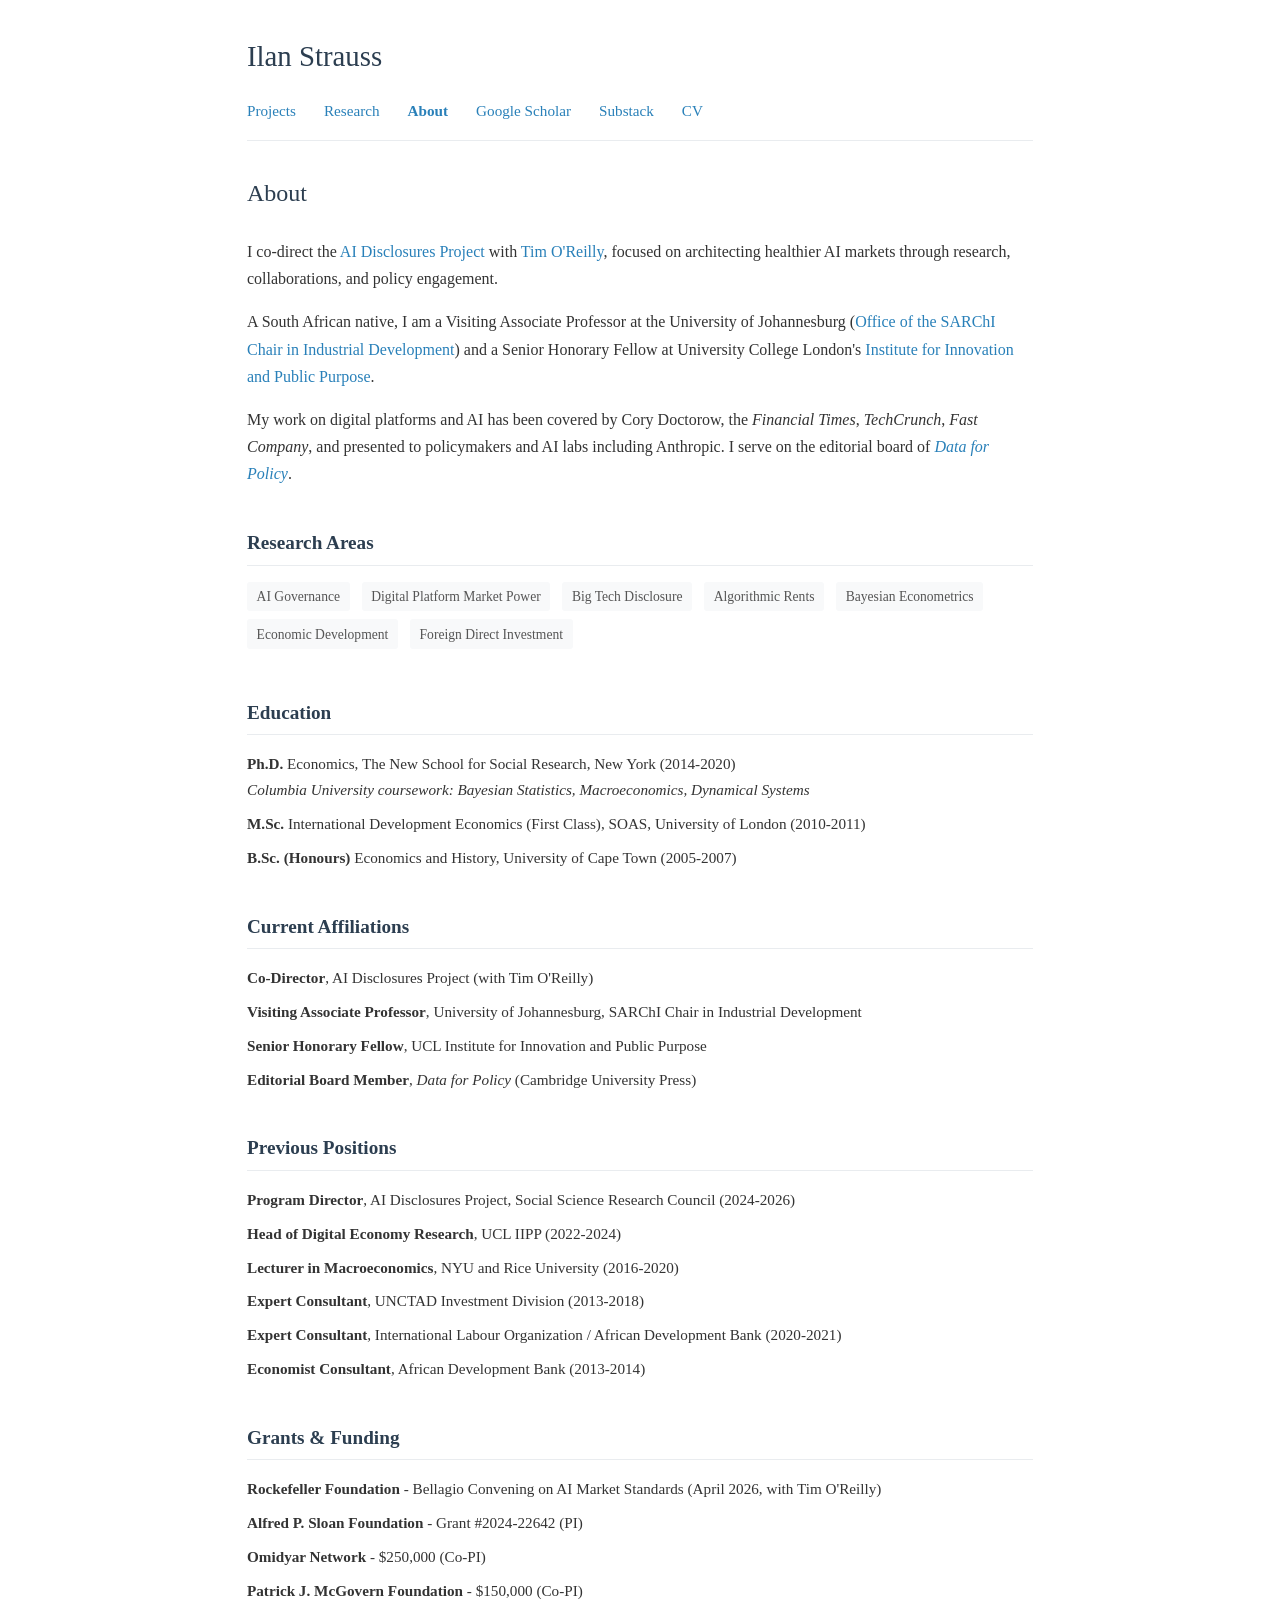
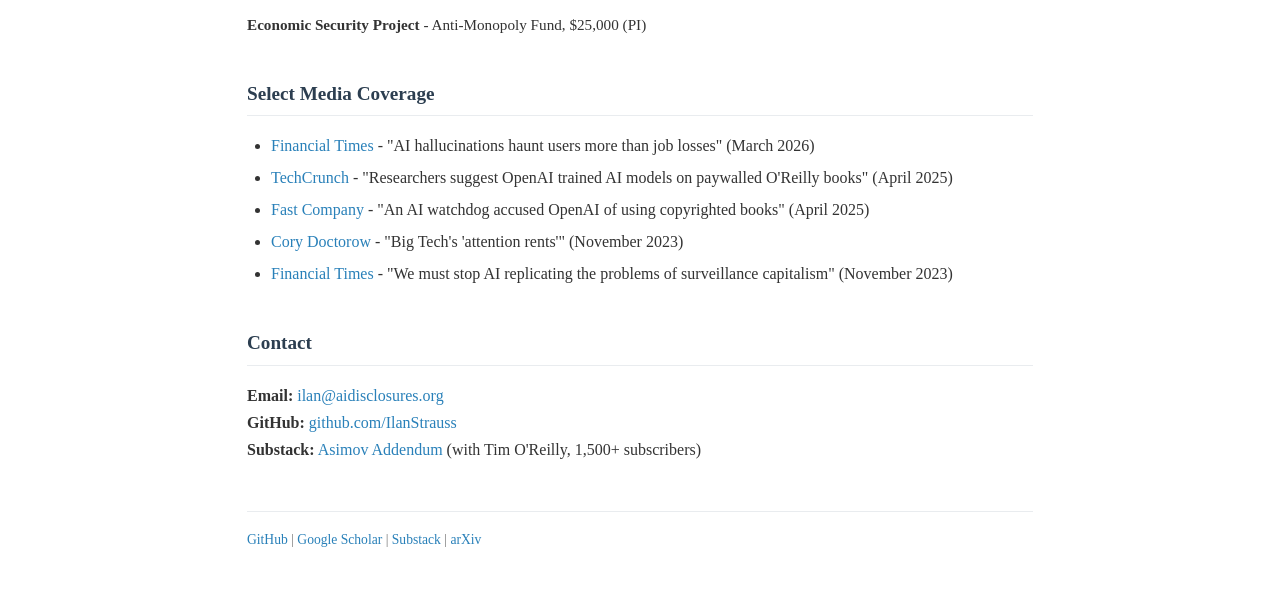
==== about.html @ df47cd84 "Fix asset paths to match actual filenames - CV: cv_march-2026.pdf - Image: ross.jpeg  Co-Authored-By" ====
<!DOCTYPE html>
<html lang="en">
<head>
  <meta charset="UTF-8">
  <meta name="viewport" content="width=device-width, initial-scale=1.0">
  <title>About - Ilan Strauss</title>
  <link rel="stylesheet" href="style.css">
  <meta name="description" content="About Ilan Strauss - economist and co-director of the AI Disclosures Project.">
</head>
<body>
  <header>
    <h1 class="site-title"><a href="index.html">Ilan Strauss</a></h1>
    <nav>
      <a href="index.html">Projects</a>
      <a href="research.html">Research</a>
      <a href="about.html" class="active">About</a>
      <a href="https://scholar.google.com/scholar?hl=en&as_sdt=0%2C7&q=ilan+strauss" target="_blank">Google Scholar</a>
      <a href="https://asimovaddendum.substack.com/" target="_blank">Substack</a>
      <a href="assets/docs/cv_march-2026.pdf">CV</a>
    </nav>
  </header>

  <main>
    <h1>About</h1>

    <p>
      I co-direct the <a href="https://ai-disclosures.org/">AI Disclosures Project</a> with <a href="https://www.oreilly.com/tim/">Tim O'Reilly</a>, focused on architecting healthier AI markets through research, collaborations, and policy engagement.
    </p>

    <p>
      A South African native, I am a Visiting Associate Professor at the University of Johannesburg
      (<a href="https://www.uj.ac.za/faculties/fefs/SARCID/Pages/default.aspx">Office of the SARChI Chair in Industrial Development</a>)
      and a Senior Honorary Fellow at University College London's
      <a href="https://www.ucl.ac.uk/bartlett/public-purpose/ucl-institute-innovation-and-public-purpose">Institute for Innovation and Public Purpose</a>.
    </p>

    <p>
      My work on digital platforms and AI has been covered by Cory Doctorow, the <em>Financial Times</em>, <em>TechCrunch</em>, <em>Fast Company</em>, and presented to policymakers and AI labs including Anthropic. I serve on the editorial board of <a href="https://www.cambridge.org/core/journals/data-and-policy/information/about-this-journal/editorial-board"><em>Data for Policy</em></a>.
    </p>

    <h2>Research Areas</h2>
    <div class="research-areas">
      <span class="tag">AI Governance</span>
      <span class="tag">Digital Platform Market Power</span>
      <span class="tag">Big Tech Disclosure</span>
      <span class="tag">Algorithmic Rents</span>
      <span class="tag">Bayesian Econometrics</span>
      <span class="tag">Economic Development</span>
      <span class="tag">Foreign Direct Investment</span>
    </div>

    <h2>Education</h2>
    <ul class="affiliations">
      <li><strong>Ph.D.</strong> Economics, The New School for Social Research, New York (2014-2020)<br>
        <em>Columbia University coursework: Bayesian Statistics, Macroeconomics, Dynamical Systems</em></li>
      <li><strong>M.Sc.</strong> International Development Economics (First Class), SOAS, University of London (2010-2011)</li>
      <li><strong>B.Sc. (Honours)</strong> Economics and History, University of Cape Town (2005-2007)</li>
    </ul>

    <h2>Current Affiliations</h2>
    <ul class="affiliations">
      <li><strong>Co-Director</strong>, AI Disclosures Project (with Tim O'Reilly)</li>
      <li><strong>Visiting Associate Professor</strong>, University of Johannesburg, SARChI Chair in Industrial Development</li>
      <li><strong>Senior Honorary Fellow</strong>, UCL Institute for Innovation and Public Purpose</li>
      <li><strong>Editorial Board Member</strong>, <em>Data for Policy</em> (Cambridge University Press)</li>
    </ul>

    <h2>Previous Positions</h2>
    <ul class="affiliations">
      <li><strong>Program Director</strong>, AI Disclosures Project, Social Science Research Council (2024-2026)</li>
      <li><strong>Head of Digital Economy Research</strong>, UCL IIPP (2022-2024)</li>
      <li><strong>Lecturer in Macroeconomics</strong>, NYU and Rice University (2016-2020)</li>
      <li><strong>Expert Consultant</strong>, UNCTAD Investment Division (2013-2018)</li>
      <li><strong>Expert Consultant</strong>, International Labour Organization / African Development Bank (2020-2021)</li>
      <li><strong>Economist Consultant</strong>, African Development Bank (2013-2014)</li>
    </ul>

    <h2>Grants & Funding</h2>
    <ul class="affiliations">
      <li><strong>Rockefeller Foundation</strong> - Bellagio Convening on AI Market Standards (April 2026, with Tim O'Reilly)</li>
      <li><strong>Alfred P. Sloan Foundation</strong> - Grant #2024-22642 (PI)</li>
      <li><strong>Omidyar Network</strong> - $250,000 (Co-PI)</li>
      <li><strong>Patrick J. McGovern Foundation</strong> - $150,000 (Co-PI)</li>
      <li><strong>Economic Security Project</strong> - Anti-Monopoly Fund, $25,000 (PI)</li>
    </ul>

    <h2>Select Media Coverage</h2>
    <ul>
      <li><a href="https://www.ft.com/content/eed8a43d-043f-47f5-b5fb-fd41220ad775">Financial Times</a> - "AI hallucinations haunt users more than job losses" (March 2026)</li>
      <li><a href="https://techcrunch.com/2025/04/01/researchers-suggest-openai-trained-ai-models-on-paywalled-oreilly-books/">TechCrunch</a> - "Researchers suggest OpenAI trained AI models on paywalled O'Reilly books" (April 2025)</li>
      <li><a href="https://www.fastcompany.com/91310223/an-ai-watchdog-accused-openai-of-using-copyrighted-books-without-permission">Fast Company</a> - "An AI watchdog accused OpenAI of using copyrighted books" (April 2025)</li>
      <li><a href="https://doctorow.medium.com/big-techs-attention-rents-fe97ba3fad90">Cory Doctorow</a> - "Big Tech's 'attention rents'" (November 2023)</li>
      <li><a href="https://www.ft.com/content/d9063c16-a4d2-4580-b8f6-a4872083d0fa">Financial Times</a> - "We must stop AI replicating the problems of surveillance capitalism" (November 2023)</li>
    </ul>

    <h2>Contact</h2>
    <p>
      <strong>Email:</strong> <a href="mailto:ilan@aidisclosures.org">ilan@aidisclosures.org</a><br>
      <strong>GitHub:</strong> <a href="https://github.com/IlanStrauss">github.com/IlanStrauss</a><br>
      <strong>Substack:</strong> <a href="https://asimovaddendum.substack.com/">Asimov Addendum</a> (with Tim O'Reilly, 1,500+ subscribers)
    </p>

  </main>

  <footer>
    <p>
      <a href="https://github.com/IlanStrauss">GitHub</a> |
      <a href="https://scholar.google.com/scholar?hl=en&as_sdt=0%2C7&q=ilan+strauss">Google Scholar</a> |
      <a href="https://asimovaddendum.substack.com/">Substack</a> |
      <a href="https://arxiv.org/search/cs?query=Strauss%2C+Ilan&searchtype=author">arXiv</a>
    </p>
  </footer>
</body>
</html>
---- style.css ----
/* Clean Academic Portfolio - Inspired by Danielle Li's site */

:root {
  --primary-color: #2c3e50;
  --accent-color: #3498db;
  --text-color: #333;
  --light-gray: #f8f9fa;
  --border-color: #e9ecef;
  --link-color: #2980b9;
  --link-hover: #1a5276;
}

* {
  margin: 0;
  padding: 0;
  box-sizing: border-box;
}

body {
  font-family: 'Georgia', 'Times New Roman', serif;
  font-size: 16px;
  line-height: 1.7;
  color: var(--text-color);
  max-width: 850px;
  margin: 0 auto;
  padding: 2rem;
  background: #fff;
}

/* Header & Navigation */
header {
  margin-bottom: 2rem;
  padding-bottom: 1rem;
  border-bottom: 1px solid var(--border-color);
}

.site-title {
  font-size: 1.8rem;
  font-weight: normal;
  margin-bottom: 0.5rem;
}

.site-title a {
  color: var(--primary-color);
  text-decoration: none;
}

nav {
  margin-top: 1rem;
}

nav a {
  color: var(--link-color);
  text-decoration: none;
  margin-right: 1.5rem;
  font-size: 0.95rem;
}

nav a:hover {
  color: var(--link-hover);
  text-decoration: underline;
}

nav a.active {
  font-weight: bold;
}

/* Main Content */
main {
  margin-bottom: 3rem;
}

h1 {
  font-size: 1.5rem;
  font-weight: normal;
  margin-bottom: 1.5rem;
  color: var(--primary-color);
}

h2 {
  font-size: 1.2rem;
  font-weight: bold;
  margin-top: 2.5rem;
  margin-bottom: 1rem;
  color: var(--primary-color);
  border-bottom: 1px solid var(--border-color);
  padding-bottom: 0.3rem;
}

h3 {
  font-size: 1rem;
  font-weight: bold;
  margin-top: 1.5rem;
  margin-bottom: 0.5rem;
}

p {
  margin-bottom: 1rem;
}

a {
  color: var(--link-color);
  text-decoration: none;
}

a:hover {
  text-decoration: underline;
}

/* About Section - Homepage */
.intro {
  display: flex;
  gap: 2rem;
  align-items: flex-start;
  margin-bottom: 2rem;
}

.headshot {
  width: 180px;
  height: auto;
  border-radius: 4px;
  flex-shrink: 0;
}

.intro-text {
  flex: 1;
}

.contact-info {
  margin-top: 1rem;
  font-size: 0.9rem;
}

.contact-info a {
  margin-right: 1rem;
}

/* Projects / Papers List */
.paper-entry {
  margin-bottom: 1.8rem;
  padding-left: 0;
}

.paper-title {
  font-weight: bold;
  color: var(--primary-color);
}

.paper-title a {
  color: var(--link-color);
}

.paper-authors {
  font-style: italic;
  color: #555;
  margin-top: 0.2rem;
}

.paper-venue {
  color: #666;
  font-size: 0.95rem;
  margin-top: 0.2rem;
}

.paper-status {
  display: inline-block;
  background: var(--light-gray);
  padding: 0.15rem 0.5rem;
  border-radius: 3px;
  font-size: 0.8rem;
  color: #555;
  margin-top: 0.3rem;
}

.paper-status.wip {
  background: #fff3cd;
  color: #856404;
}

.paper-status.forthcoming {
  background: #d4edda;
  color: #155724;
}

.paper-abstract {
  margin-top: 0.5rem;
  font-size: 0.92rem;
  color: #444;
  line-height: 1.6;
}

.paper-links {
  margin-top: 0.5rem;
  font-size: 0.9rem;
}

.paper-links a {
  margin-right: 1rem;
}

.paper-coverage {
  margin-top: 0.5rem;
  font-size: 0.85rem;
  color: #666;
}

.paper-coverage strong {
  color: #555;
}

/* Section dividers */
.section-divider {
  margin: 2rem 0;
  border: 0;
  border-top: 1px solid var(--border-color);
}

/* Footer */
footer {
  margin-top: 3rem;
  padding-top: 1rem;
  border-top: 1px solid var(--border-color);
  font-size: 0.85rem;
  color: #777;
}

/* Responsive */
@media (max-width: 600px) {
  body {
    padding: 1rem;
  }

  .intro {
    flex-direction: column;
    align-items: center;
    text-align: center;
  }

  .headshot {
    width: 150px;
  }

  nav a {
    display: block;
    margin: 0.5rem 0;
  }
}

/* Lists */
ul {
  margin-left: 1.5rem;
  margin-bottom: 1rem;
}

li {
  margin-bottom: 0.3rem;
}

/* Affiliations list */
.affiliations {
  list-style: none;
  margin-left: 0;
  font-size: 0.95rem;
}

.affiliations li {
  margin-bottom: 0.5rem;
}

/* Tags for research areas */
.research-areas {
  margin-top: 1rem;
}

.tag {
  display: inline-block;
  background: var(--light-gray);
  padding: 0.2rem 0.6rem;
  border-radius: 3px;
  font-size: 0.85rem;
  margin-right: 0.5rem;
  margin-bottom: 0.5rem;
  color: #555;
}
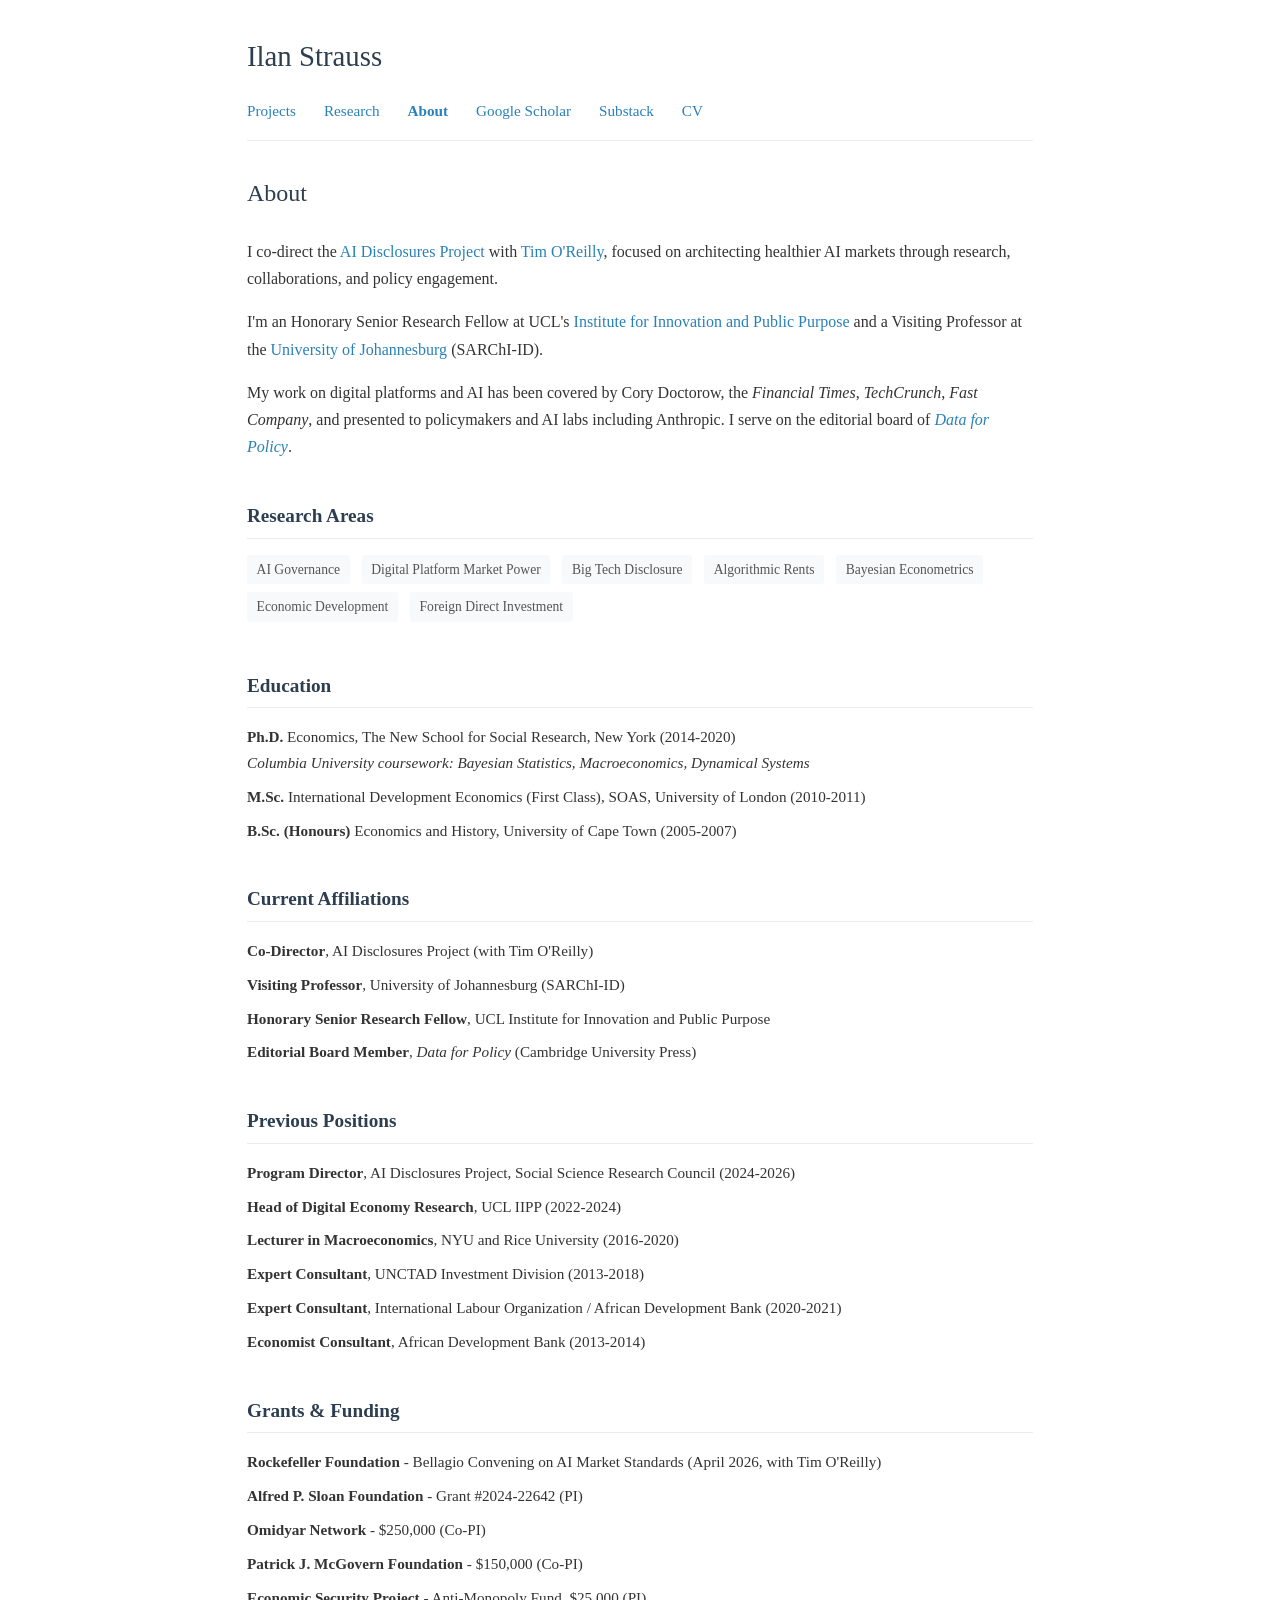
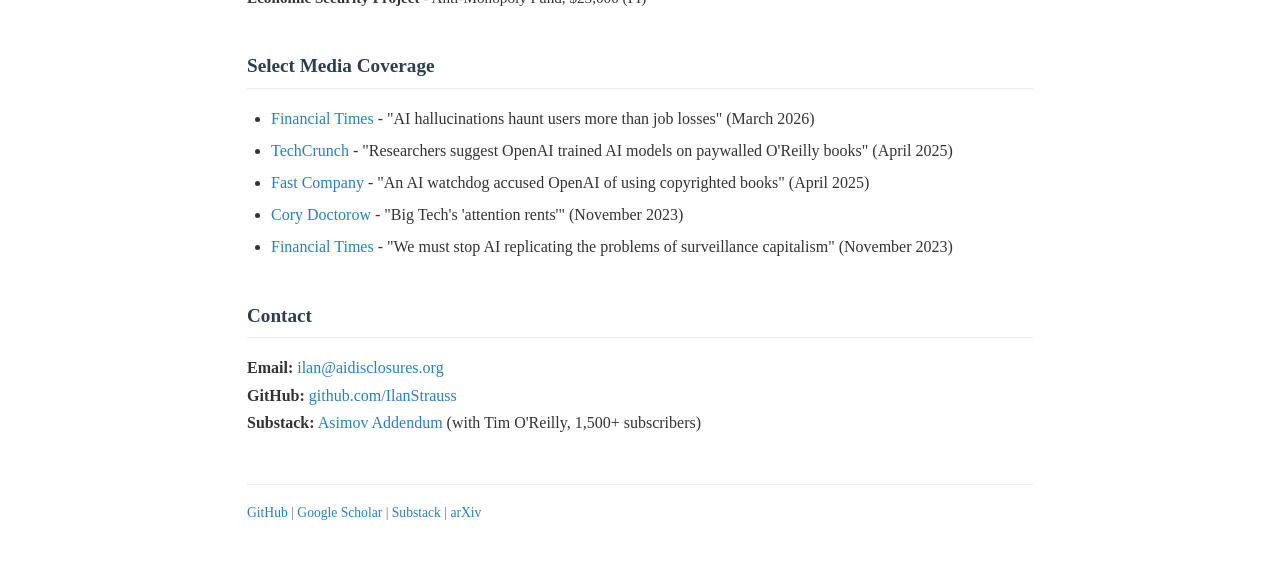
==== commit 9e2fb9e7: "Update bio and affiliations text - Honorary Senior Research Fellow at UCL IIPP - Visiting Professor " ====
--- a/about.html
+++ b/about.html
@@ -28,10 +28,7 @@
     </p>
 
     <p>
-      A South African native, I am a Visiting Associate Professor at the University of Johannesburg
-      (<a href="https://www.uj.ac.za/faculties/fefs/SARCID/Pages/default.aspx">Office of the SARChI Chair in Industrial Development</a>)
-      and a Senior Honorary Fellow at University College London's
-      <a href="https://www.ucl.ac.uk/bartlett/public-purpose/ucl-institute-innovation-and-public-purpose">Institute for Innovation and Public Purpose</a>.
+      I'm an Honorary Senior Research Fellow at UCL's <a href="https://www.ucl.ac.uk/bartlett/public-purpose/">Institute for Innovation and Public Purpose</a> and a Visiting Professor at the <a href="https://www.uj.ac.za/faculties/fefs/SARCID/">University of Johannesburg</a> (SARChI-ID).
     </p>
 
     <p>
@@ -60,8 +57,8 @@
     <h2>Current Affiliations</h2>
     <ul class="affiliations">
       <li><strong>Co-Director</strong>, AI Disclosures Project (with Tim O'Reilly)</li>
-      <li><strong>Visiting Associate Professor</strong>, University of Johannesburg, SARChI Chair in Industrial Development</li>
-      <li><strong>Senior Honorary Fellow</strong>, UCL Institute for Innovation and Public Purpose</li>
+      <li><strong>Visiting Professor</strong>, University of Johannesburg (SARChI-ID)</li>
+      <li><strong>Honorary Senior Research Fellow</strong>, UCL Institute for Innovation and Public Purpose</li>
       <li><strong>Editorial Board Member</strong>, <em>Data for Policy</em> (Cambridge University Press)</li>
     </ul>
 
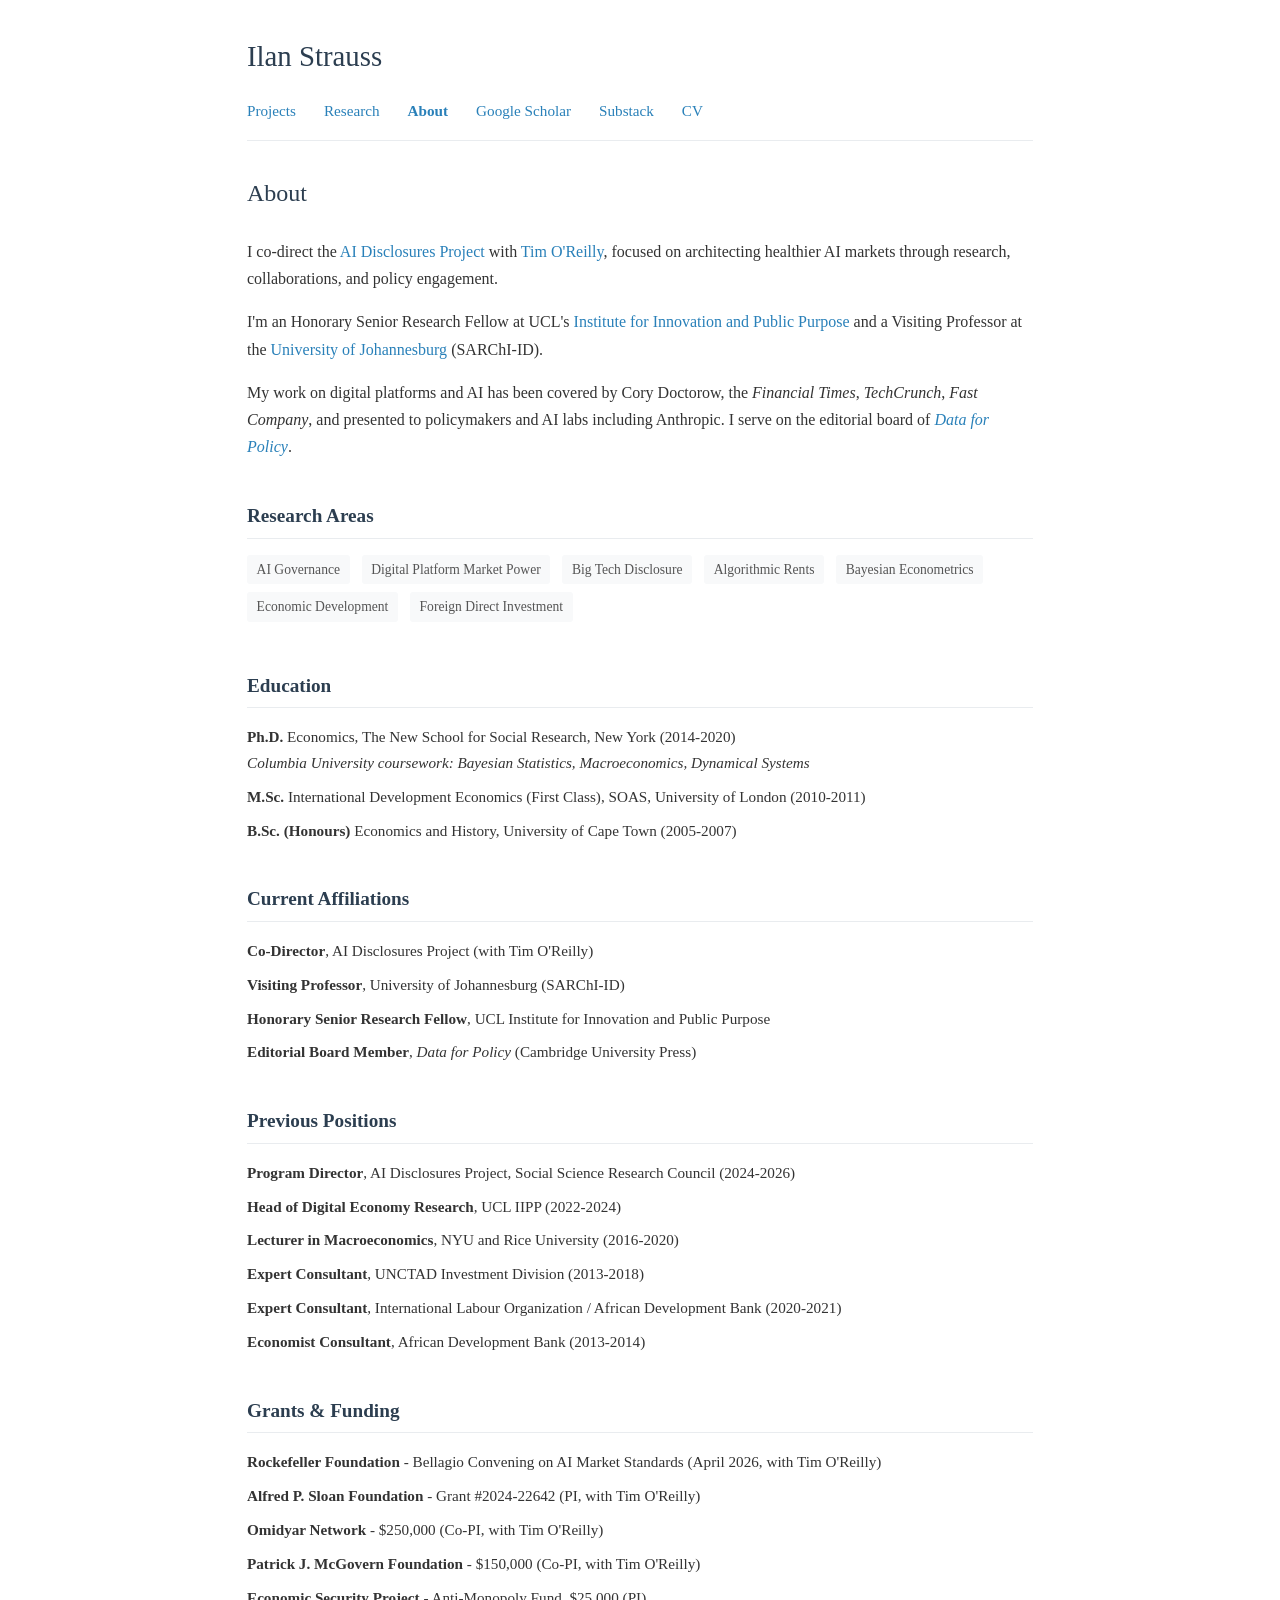
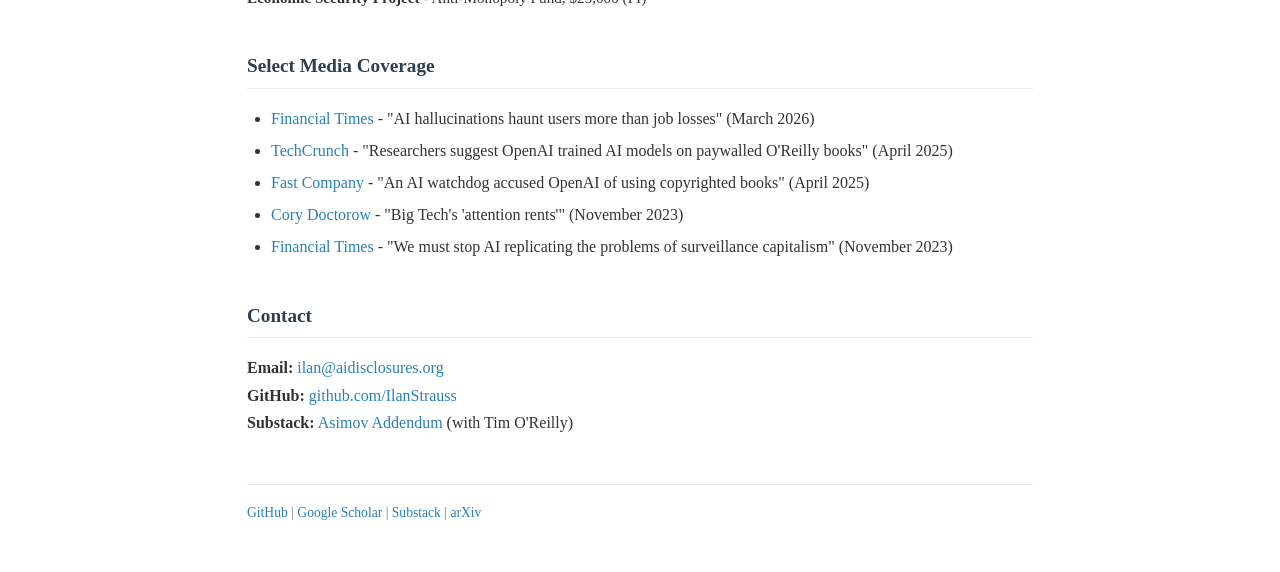
==== commit 2855ad23: "Update research section and about page - Rename section to 'Digital Market Power and Architectures' " ====
--- a/about.html
+++ b/about.html
@@ -75,9 +75,9 @@
     <h2>Grants & Funding</h2>
     <ul class="affiliations">
       <li><strong>Rockefeller Foundation</strong> - Bellagio Convening on AI Market Standards (April 2026, with Tim O'Reilly)</li>
-      <li><strong>Alfred P. Sloan Foundation</strong> - Grant #2024-22642 (PI)</li>
-      <li><strong>Omidyar Network</strong> - $250,000 (Co-PI)</li>
-      <li><strong>Patrick J. McGovern Foundation</strong> - $150,000 (Co-PI)</li>
+      <li><strong>Alfred P. Sloan Foundation</strong> - Grant #2024-22642 (PI, with Tim O'Reilly)</li>
+      <li><strong>Omidyar Network</strong> - $250,000 (Co-PI, with Tim O'Reilly)</li>
+      <li><strong>Patrick J. McGovern Foundation</strong> - $150,000 (Co-PI, with Tim O'Reilly)</li>
       <li><strong>Economic Security Project</strong> - Anti-Monopoly Fund, $25,000 (PI)</li>
     </ul>
 
@@ -94,7 +94,7 @@
     <p>
       <strong>Email:</strong> <a href="mailto:ilan@aidisclosures.org">ilan@aidisclosures.org</a><br>
       <strong>GitHub:</strong> <a href="https://github.com/IlanStrauss">github.com/IlanStrauss</a><br>
-      <strong>Substack:</strong> <a href="https://asimovaddendum.substack.com/">Asimov Addendum</a> (with Tim O'Reilly, 1,500+ subscribers)
+      <strong>Substack:</strong> <a href="https://asimovaddendum.substack.com/">Asimov Addendum</a> (with Tim O'Reilly)
     </p>
 
   </main>
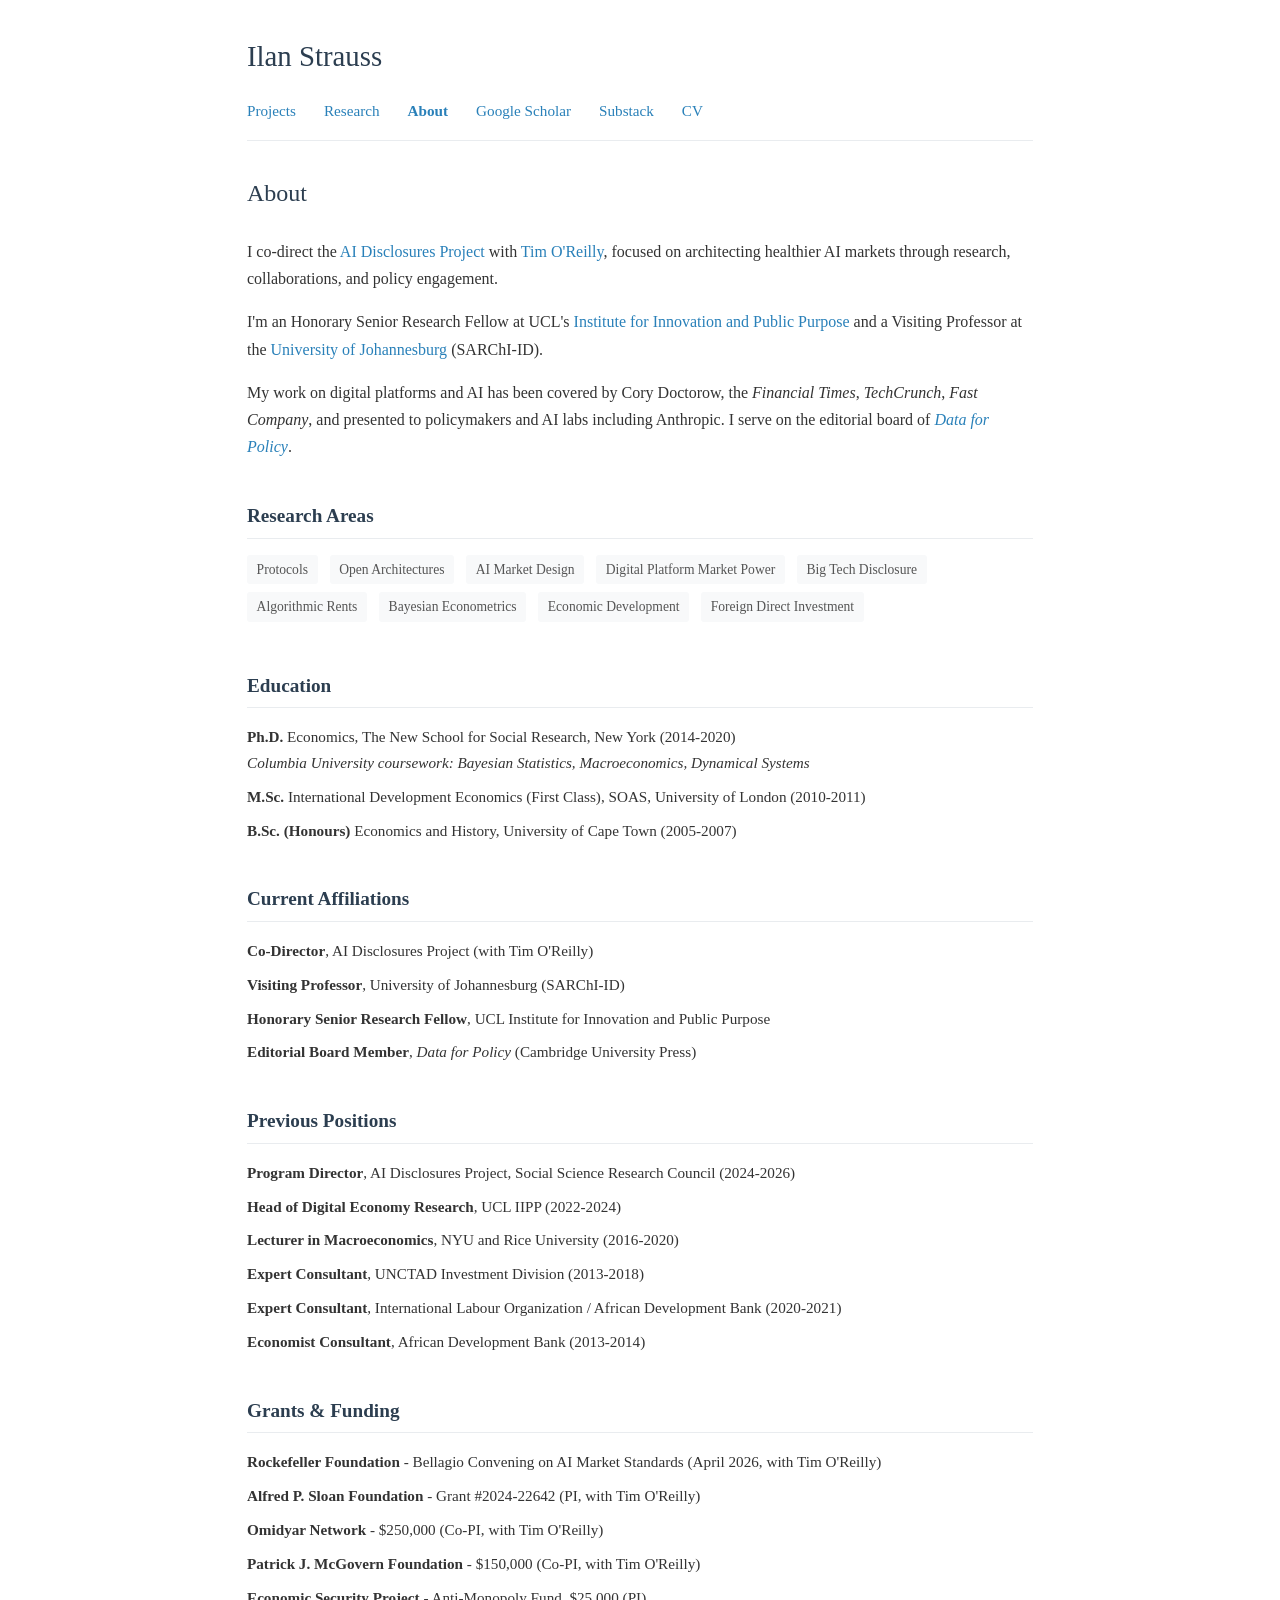
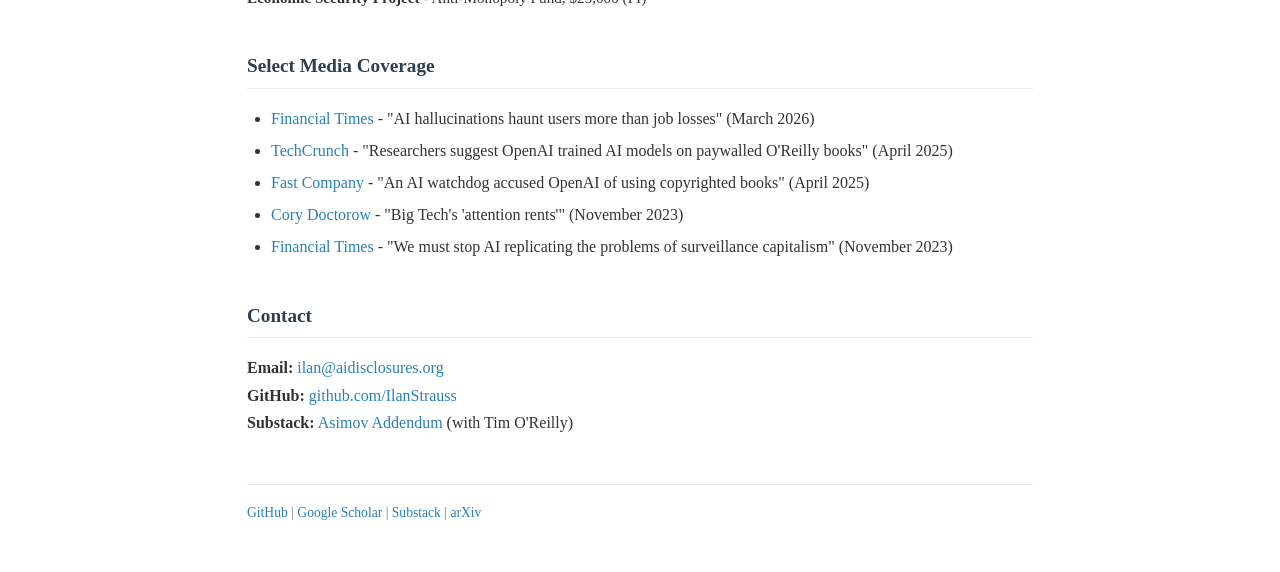
==== commit 4e3cd5f0: "Reframe research focus, add latest talks, mark IEEE Access paper published - Shift bio and Research " ====
--- a/about.html
+++ b/about.html
@@ -37,7 +37,9 @@
 
     <h2>Research Areas</h2>
     <div class="research-areas">
-      <span class="tag">AI Governance</span>
+      <span class="tag">Protocols</span>
+      <span class="tag">Open Architectures</span>
+      <span class="tag">AI Market Design</span>
       <span class="tag">Digital Platform Market Power</span>
       <span class="tag">Big Tech Disclosure</span>
       <span class="tag">Algorithmic Rents</span>
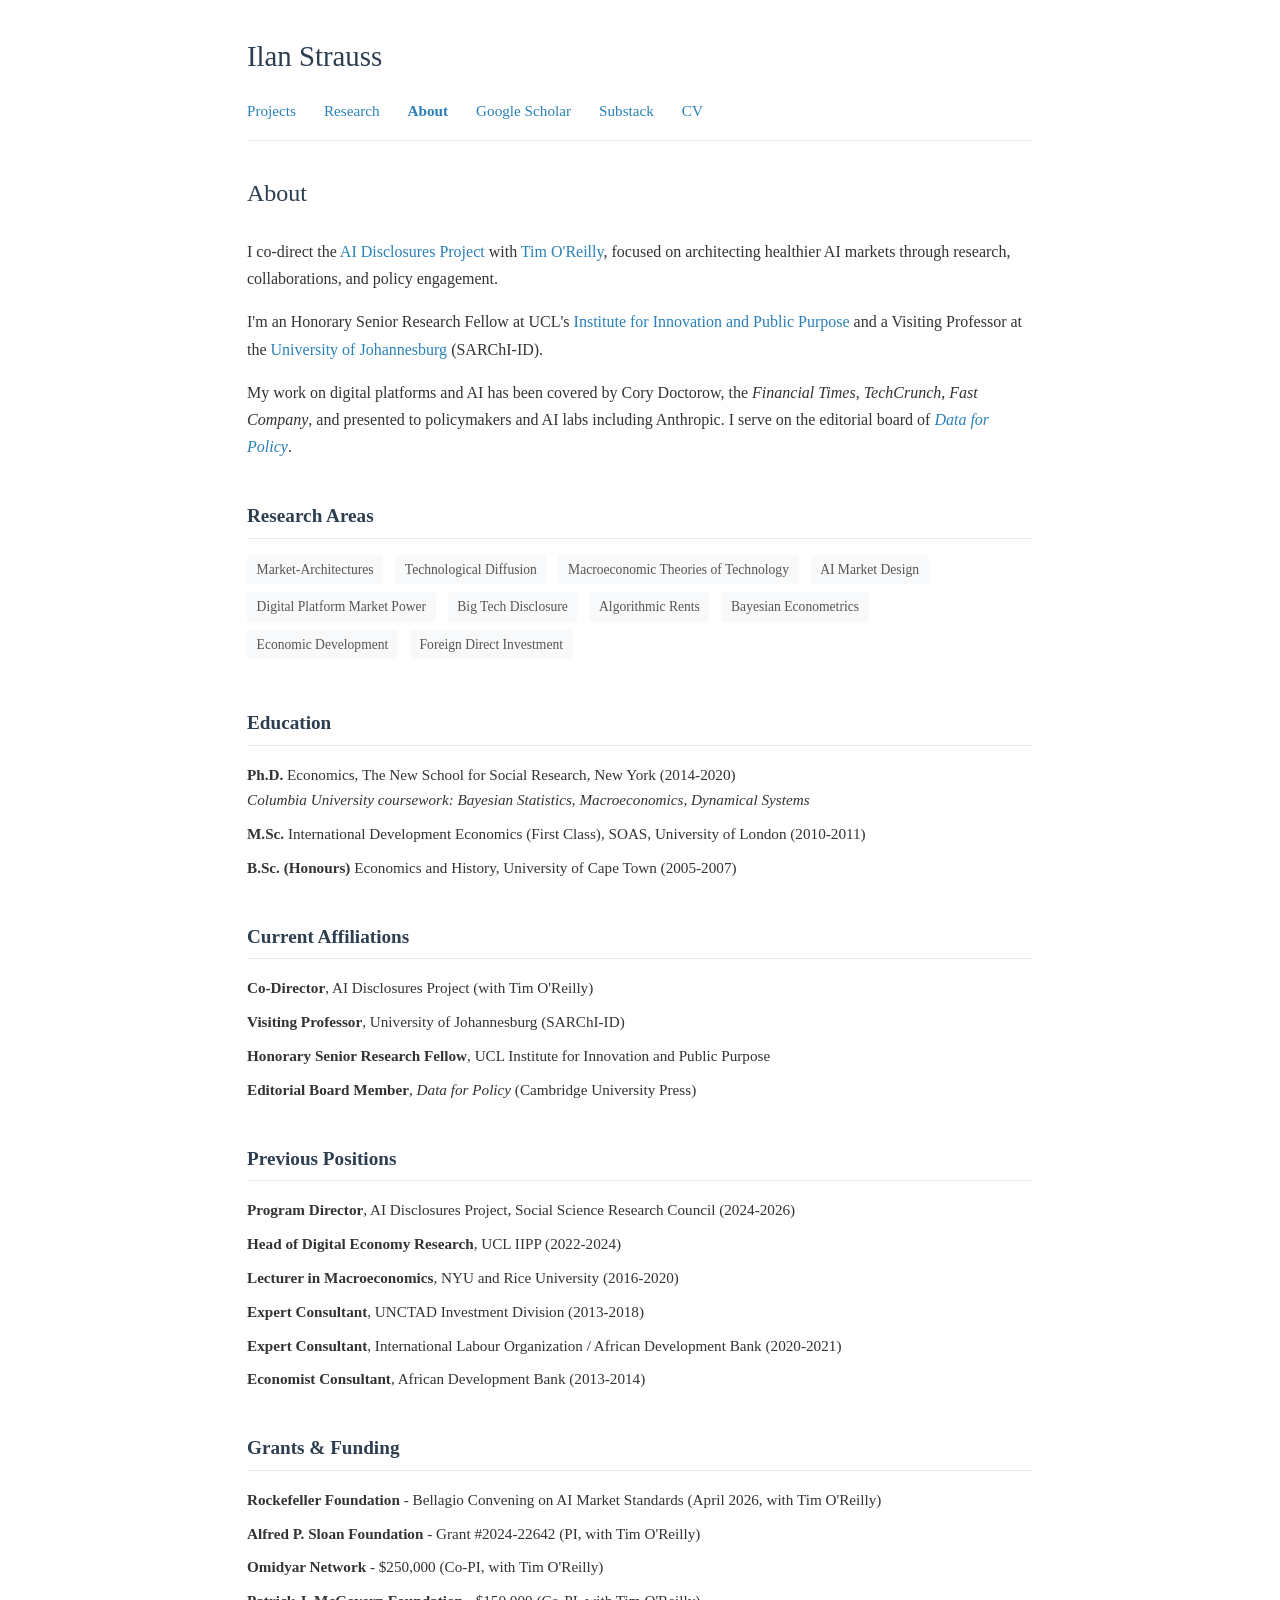
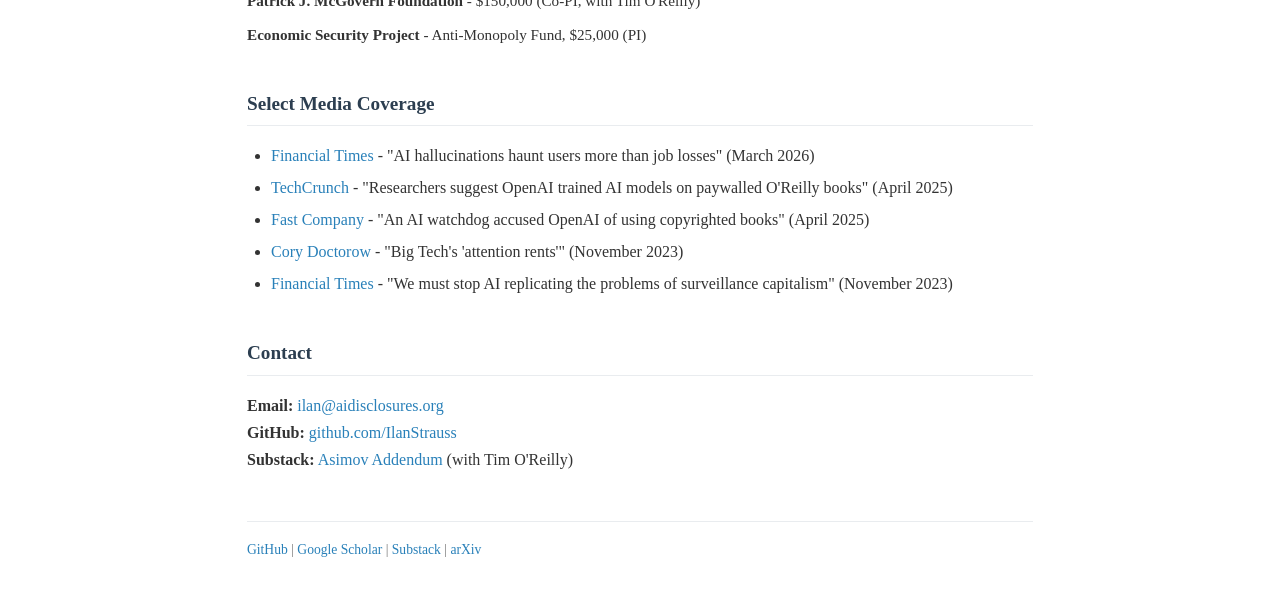
==== commit 29c83e15: "Update bio framing to market-architectures, technological diffusion, AI market design Co-Authored-By" ====
--- a/about.html
+++ b/about.html
@@ -37,8 +37,9 @@
 
     <h2>Research Areas</h2>
     <div class="research-areas">
-      <span class="tag">Protocols</span>
-      <span class="tag">Open Architectures</span>
+      <span class="tag">Market-Architectures</span>
+      <span class="tag">Technological Diffusion</span>
+      <span class="tag">Macroeconomic Theories of Technology</span>
       <span class="tag">AI Market Design</span>
       <span class="tag">Digital Platform Market Power</span>
       <span class="tag">Big Tech Disclosure</span>
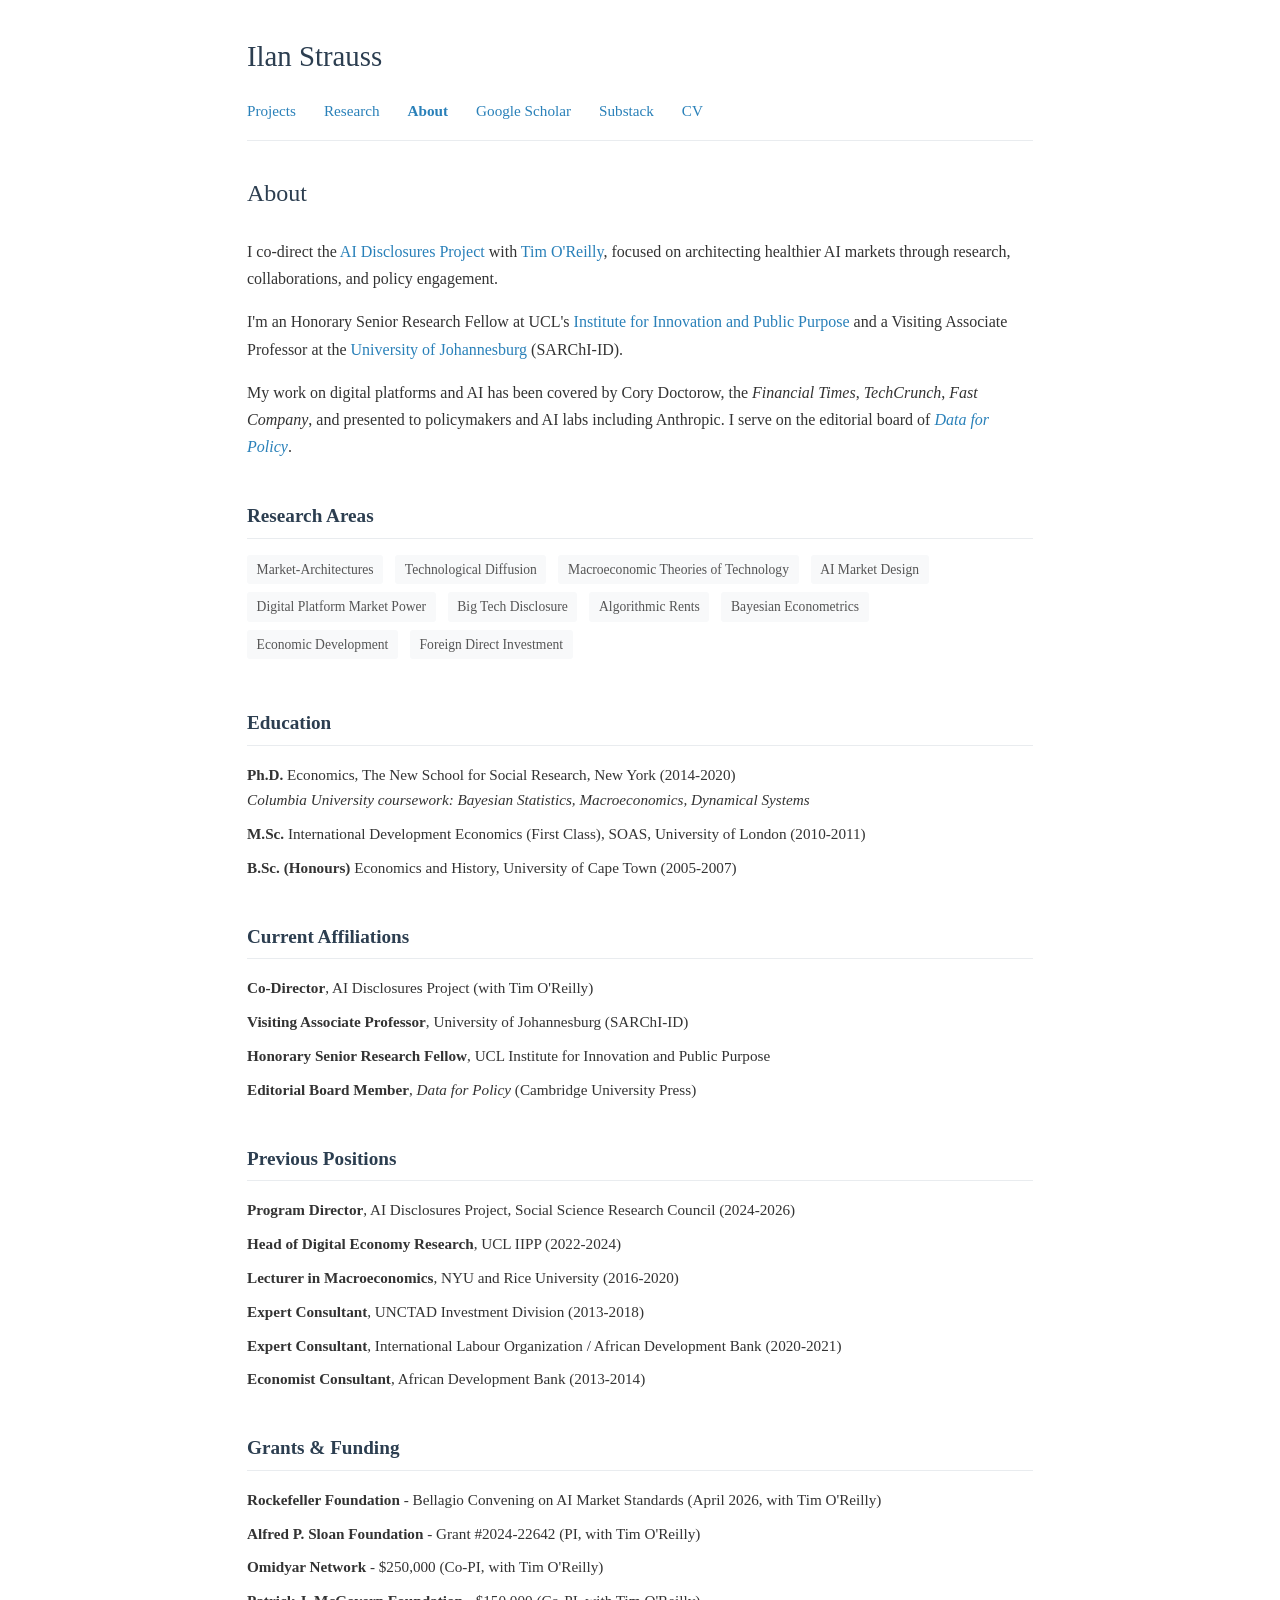
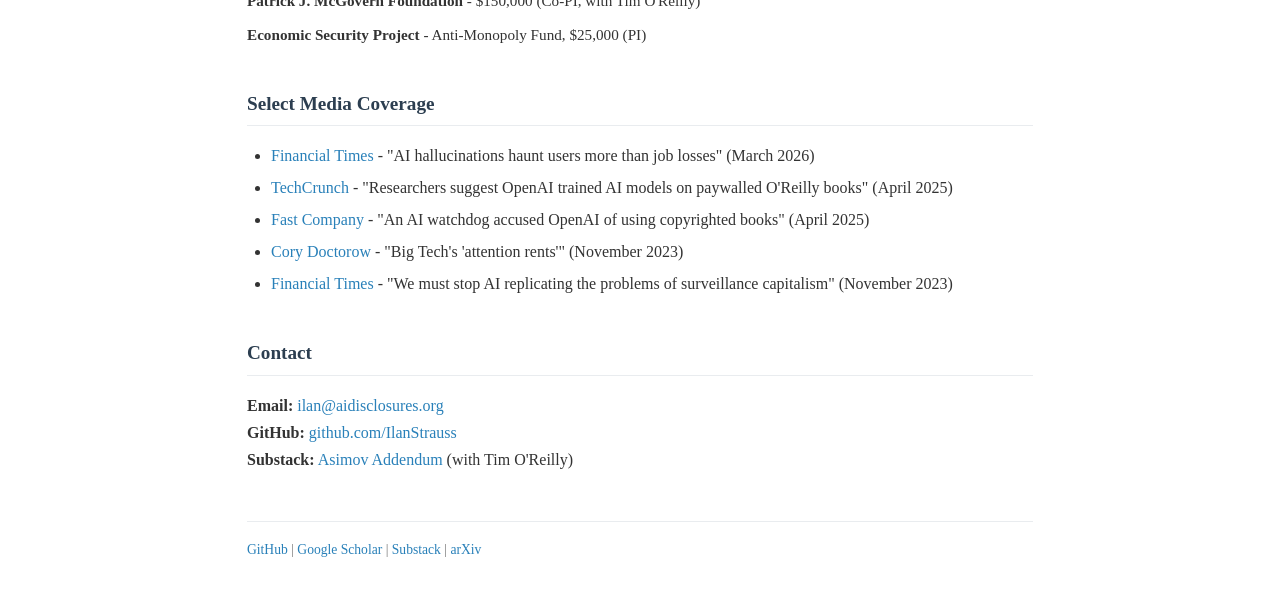
==== commit 2fd61440: "Correct UJ title to Visiting Associate Professor Co-Authored-By: Claude Opus 4.7 (1M context) <norep" ====
--- a/about.html
+++ b/about.html
@@ -28,7 +28,7 @@
     </p>
 
     <p>
-      I'm an Honorary Senior Research Fellow at UCL's <a href="https://www.ucl.ac.uk/bartlett/public-purpose/">Institute for Innovation and Public Purpose</a> and a Visiting Professor at the <a href="https://www.uj.ac.za/faculties/fefs/SARCID/">University of Johannesburg</a> (SARChI-ID).
+      I'm an Honorary Senior Research Fellow at UCL's <a href="https://www.ucl.ac.uk/bartlett/public-purpose/">Institute for Innovation and Public Purpose</a> and a Visiting Associate Professor at the <a href="https://www.uj.ac.za/faculties/fefs/SARCID/">University of Johannesburg</a> (SARChI-ID).
     </p>
 
     <p>
@@ -60,7 +60,7 @@
     <h2>Current Affiliations</h2>
     <ul class="affiliations">
       <li><strong>Co-Director</strong>, AI Disclosures Project (with Tim O'Reilly)</li>
-      <li><strong>Visiting Professor</strong>, University of Johannesburg (SARChI-ID)</li>
+      <li><strong>Visiting Associate Professor</strong>, University of Johannesburg (SARChI-ID)</li>
       <li><strong>Honorary Senior Research Fellow</strong>, UCL Institute for Innovation and Public Purpose</li>
       <li><strong>Editorial Board Member</strong>, <em>Data for Policy</em> (Cambridge University Press)</li>
     </ul>
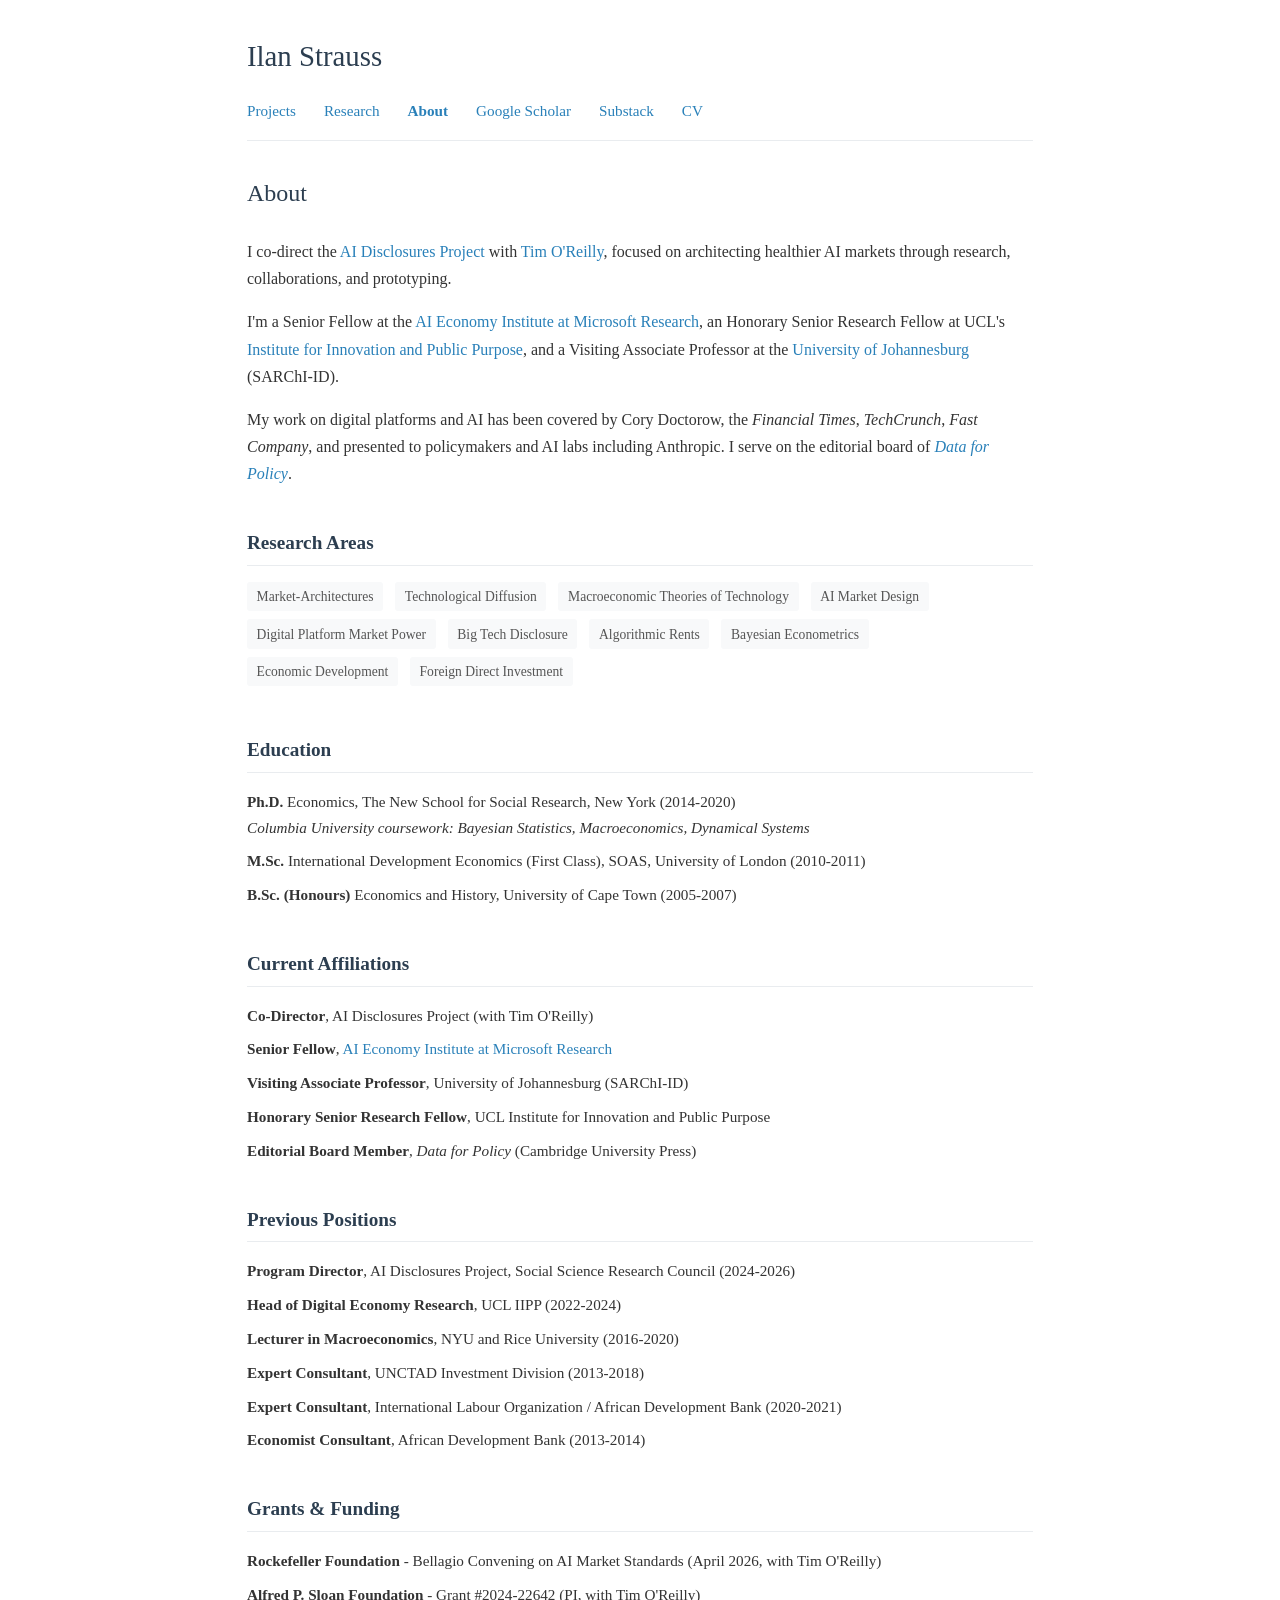
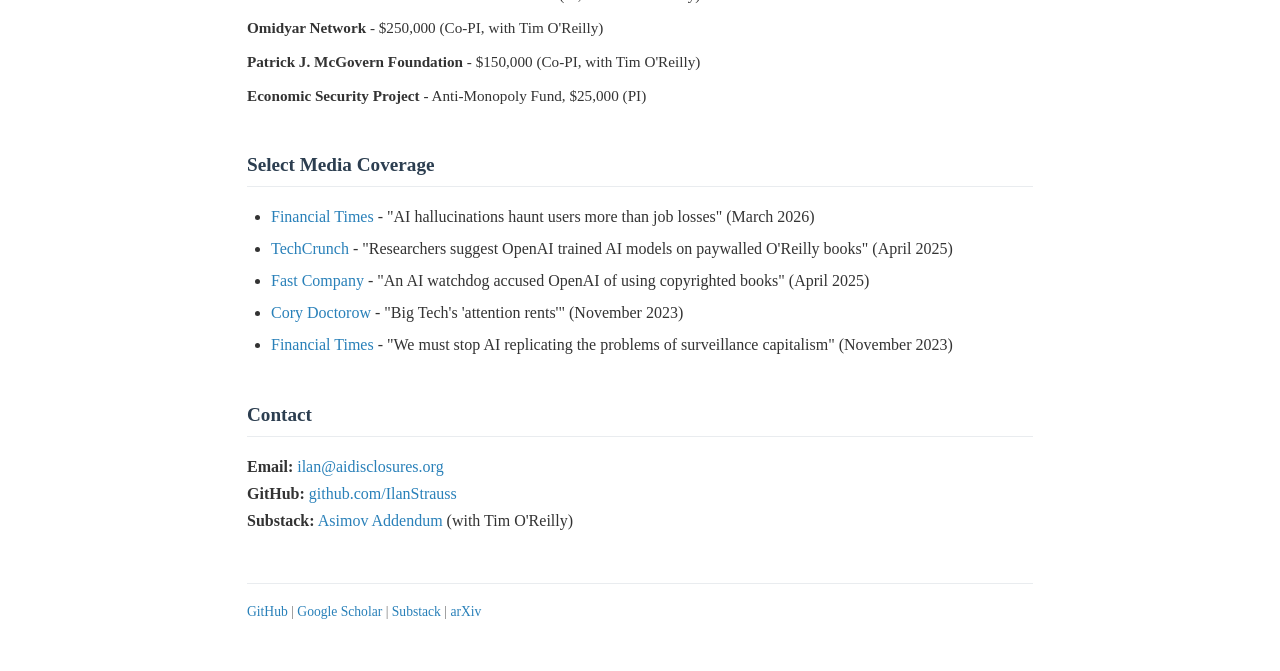
==== commit a41d2241: "Add Microsoft AI Economy Institute affiliation; update AIDP framing - New Senior Fellow role at Micr" ====
--- a/about.html
+++ b/about.html
@@ -16,7 +16,7 @@
       <a href="about.html" class="active">About</a>
       <a href="https://scholar.google.com/scholar?hl=en&as_sdt=0%2C7&q=ilan+strauss" target="_blank">Google Scholar</a>
       <a href="https://asimovaddendum.substack.com/" target="_blank">Substack</a>
-      <a href="assets/docs/cv_march-2026.pdf">CV</a>
+      <a href="assets/docs/cv_august-2026.pdf">CV</a>
     </nav>
   </header>
 
@@ -24,11 +24,11 @@
     <h1>About</h1>
 
     <p>
-      I co-direct the <a href="https://ai-disclosures.org/">AI Disclosures Project</a> with <a href="https://www.oreilly.com/tim/">Tim O'Reilly</a>, focused on architecting healthier AI markets through research, collaborations, and policy engagement.
+      I co-direct the <a href="https://ai-disclosures.org/">AI Disclosures Project</a> with <a href="https://www.oreilly.com/tim/">Tim O'Reilly</a>, focused on architecting healthier AI markets through research, collaborations, and prototyping.
     </p>
 
     <p>
-      I'm an Honorary Senior Research Fellow at UCL's <a href="https://www.ucl.ac.uk/bartlett/public-purpose/">Institute for Innovation and Public Purpose</a> and a Visiting Associate Professor at the <a href="https://www.uj.ac.za/faculties/fefs/SARCID/">University of Johannesburg</a> (SARChI-ID).
+      I'm a Senior Fellow at the <a href="https://www.microsoft.com/en-us/research/articles/announcing-the-ai-economy-institutes-third-cohort-of-senior-fellows/">AI Economy Institute at Microsoft Research</a>, an Honorary Senior Research Fellow at UCL's <a href="https://www.ucl.ac.uk/bartlett/public-purpose/">Institute for Innovation and Public Purpose</a>, and a Visiting Associate Professor at the <a href="https://www.uj.ac.za/faculties/fefs/SARCID/">University of Johannesburg</a> (SARChI-ID).
     </p>
 
     <p>
@@ -60,6 +60,7 @@
     <h2>Current Affiliations</h2>
     <ul class="affiliations">
       <li><strong>Co-Director</strong>, AI Disclosures Project (with Tim O'Reilly)</li>
+      <li><strong>Senior Fellow</strong>, <a href="https://www.microsoft.com/en-us/research/articles/announcing-the-ai-economy-institutes-third-cohort-of-senior-fellows/">AI Economy Institute at Microsoft Research</a></li>
       <li><strong>Visiting Associate Professor</strong>, University of Johannesburg (SARChI-ID)</li>
       <li><strong>Honorary Senior Research Fellow</strong>, UCL Institute for Innovation and Public Purpose</li>
       <li><strong>Editorial Board Member</strong>, <em>Data for Policy</em> (Cambridge University Press)</li>
